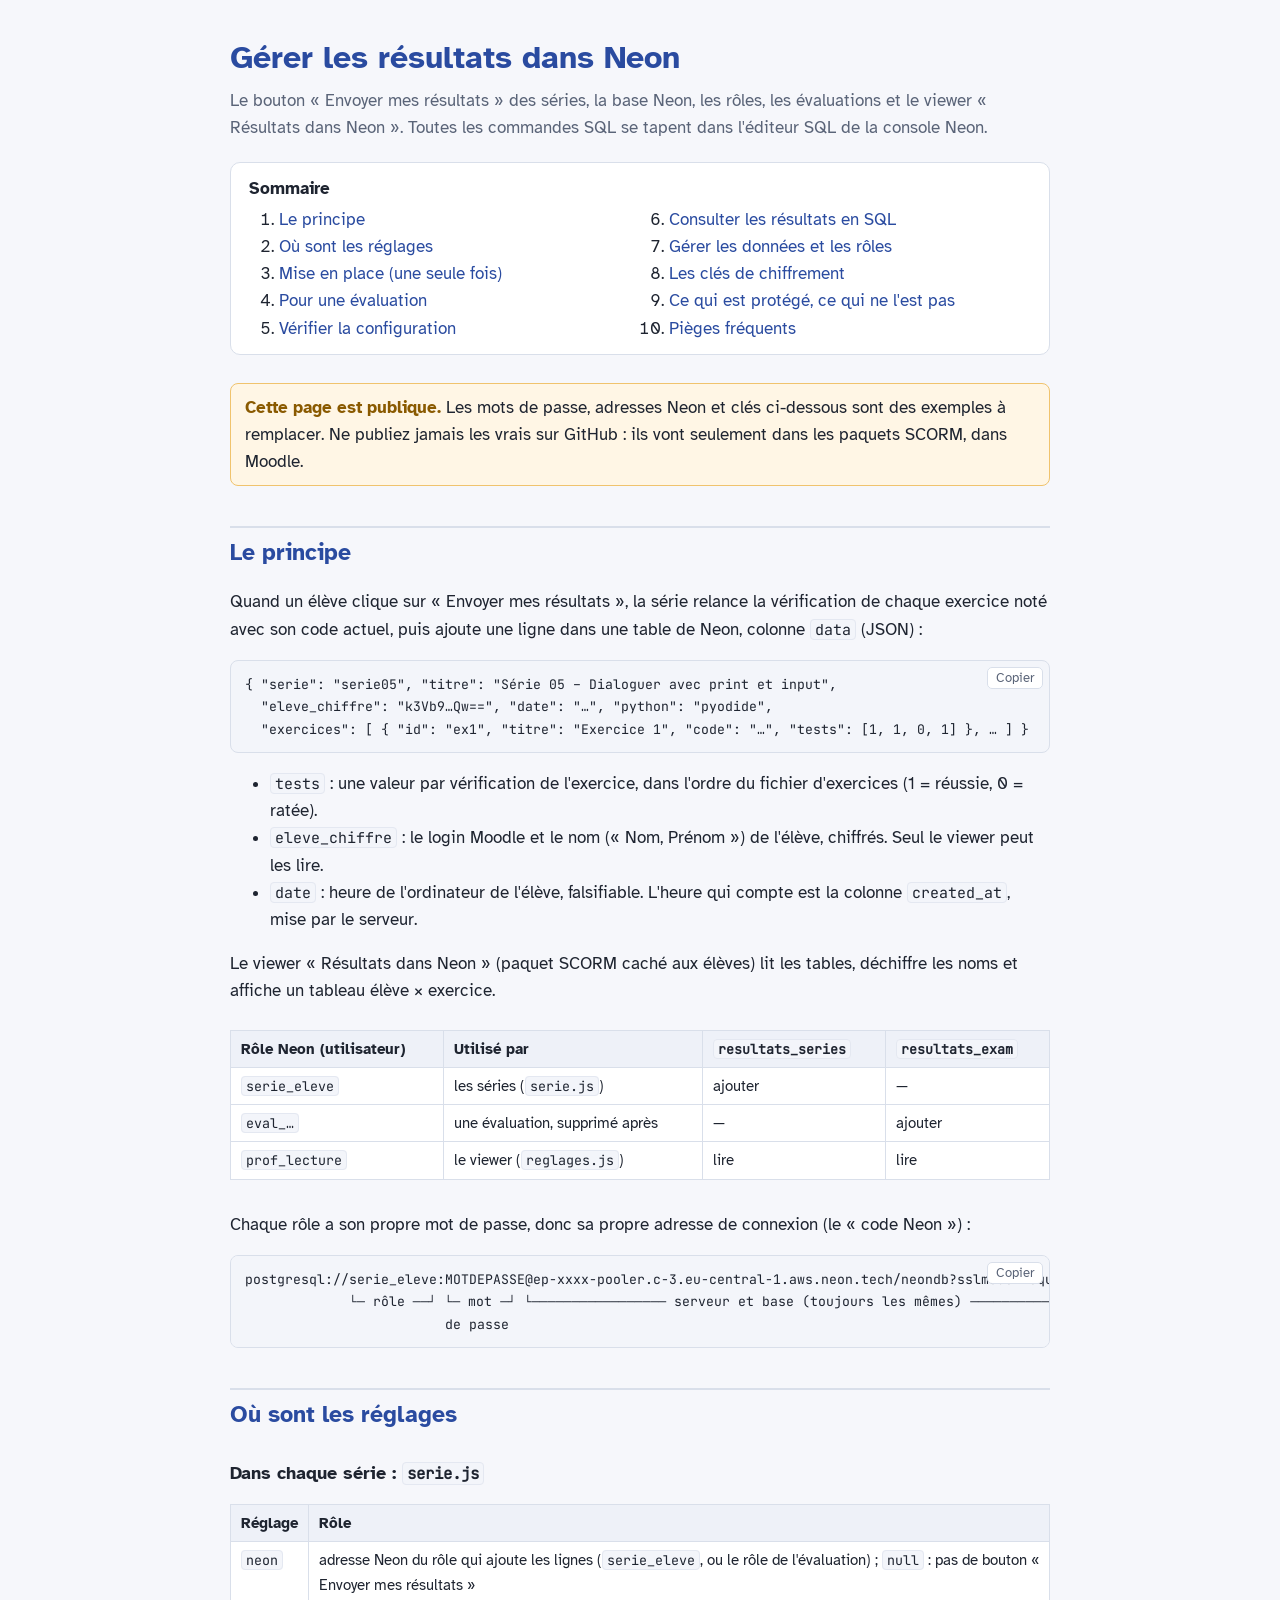
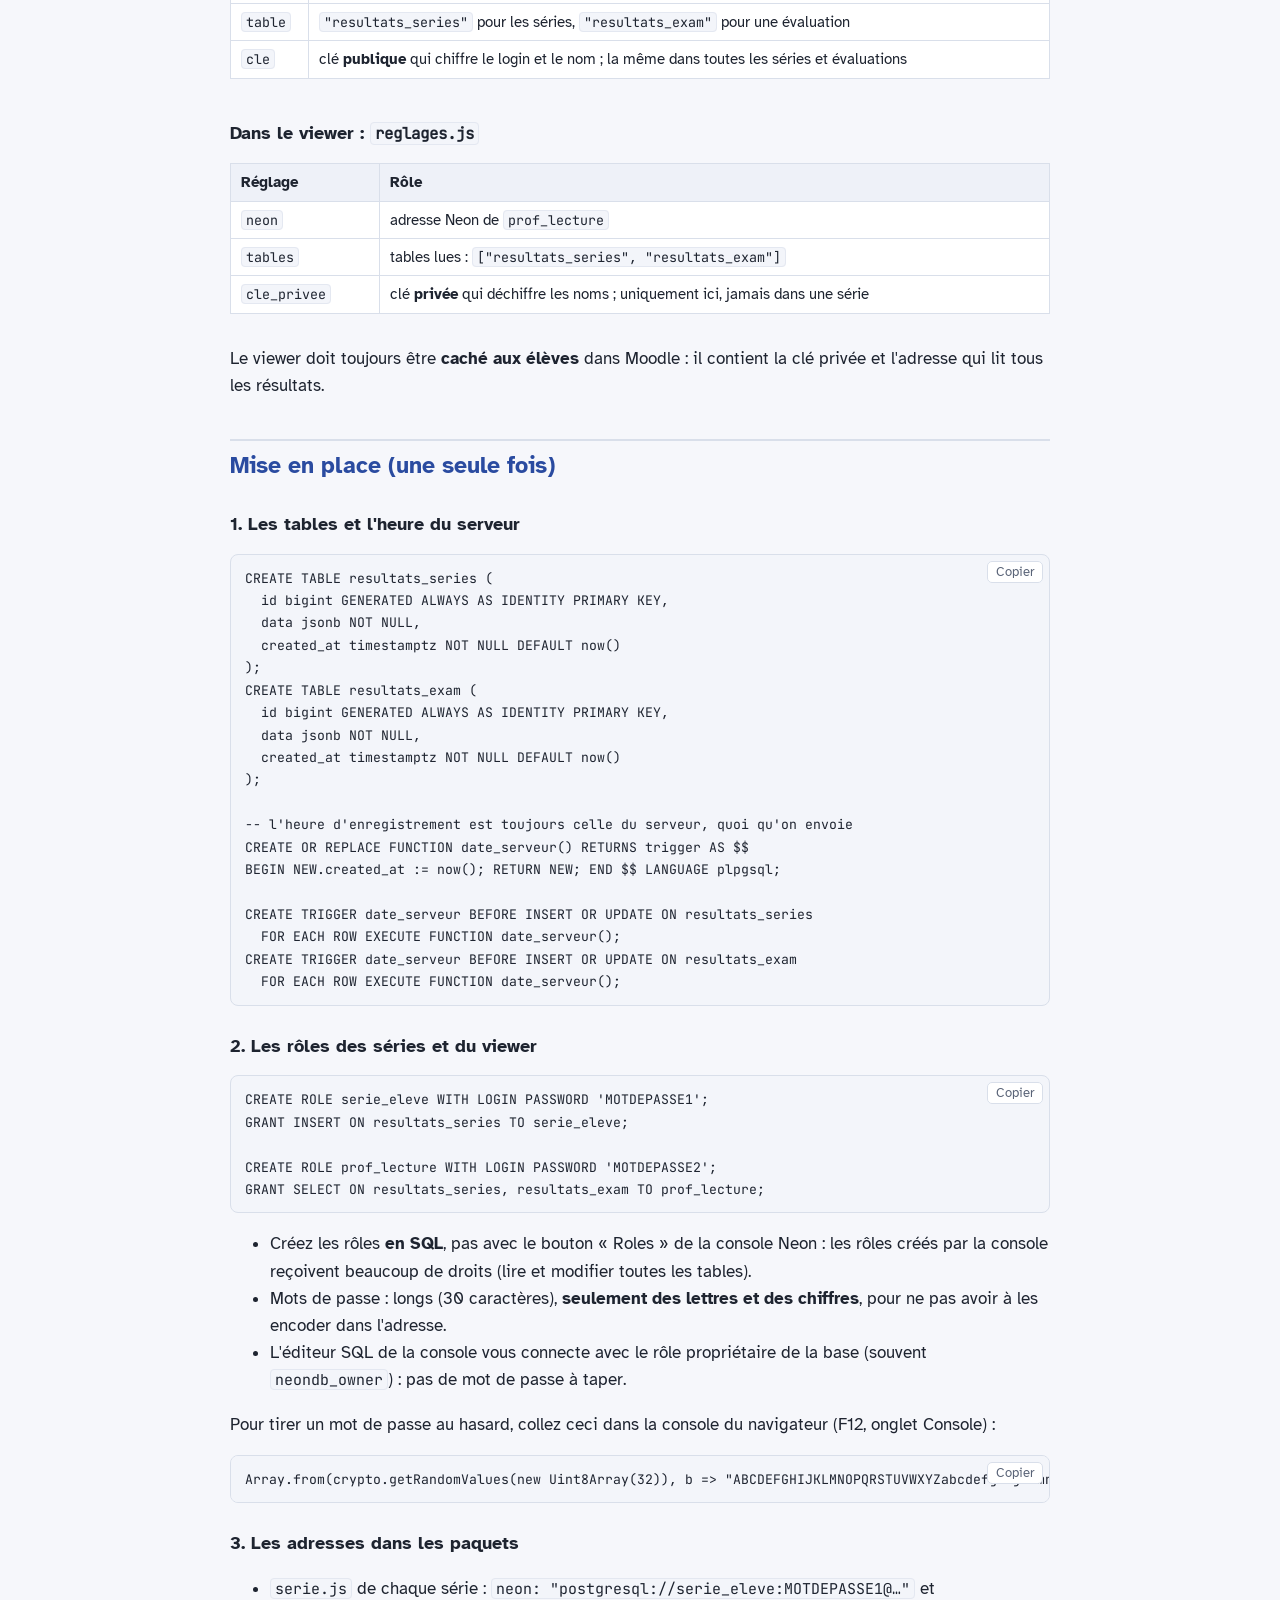
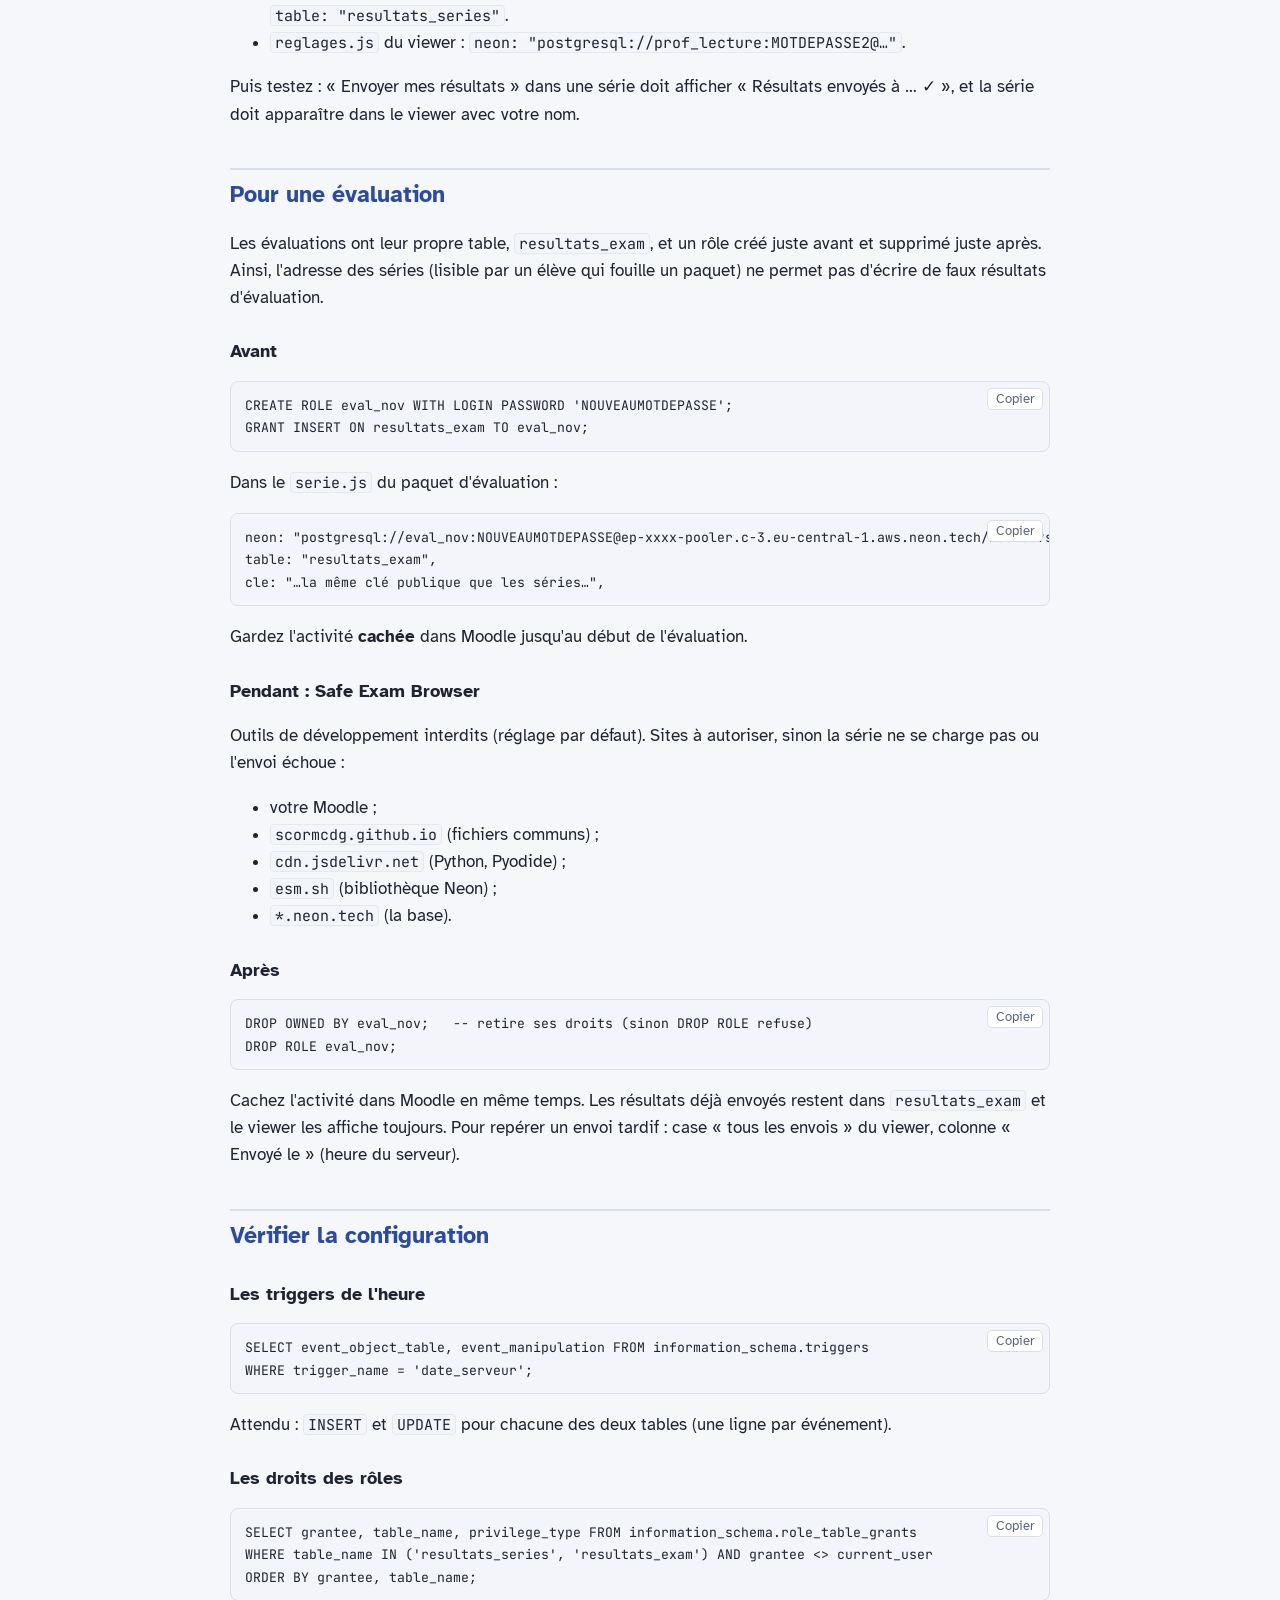
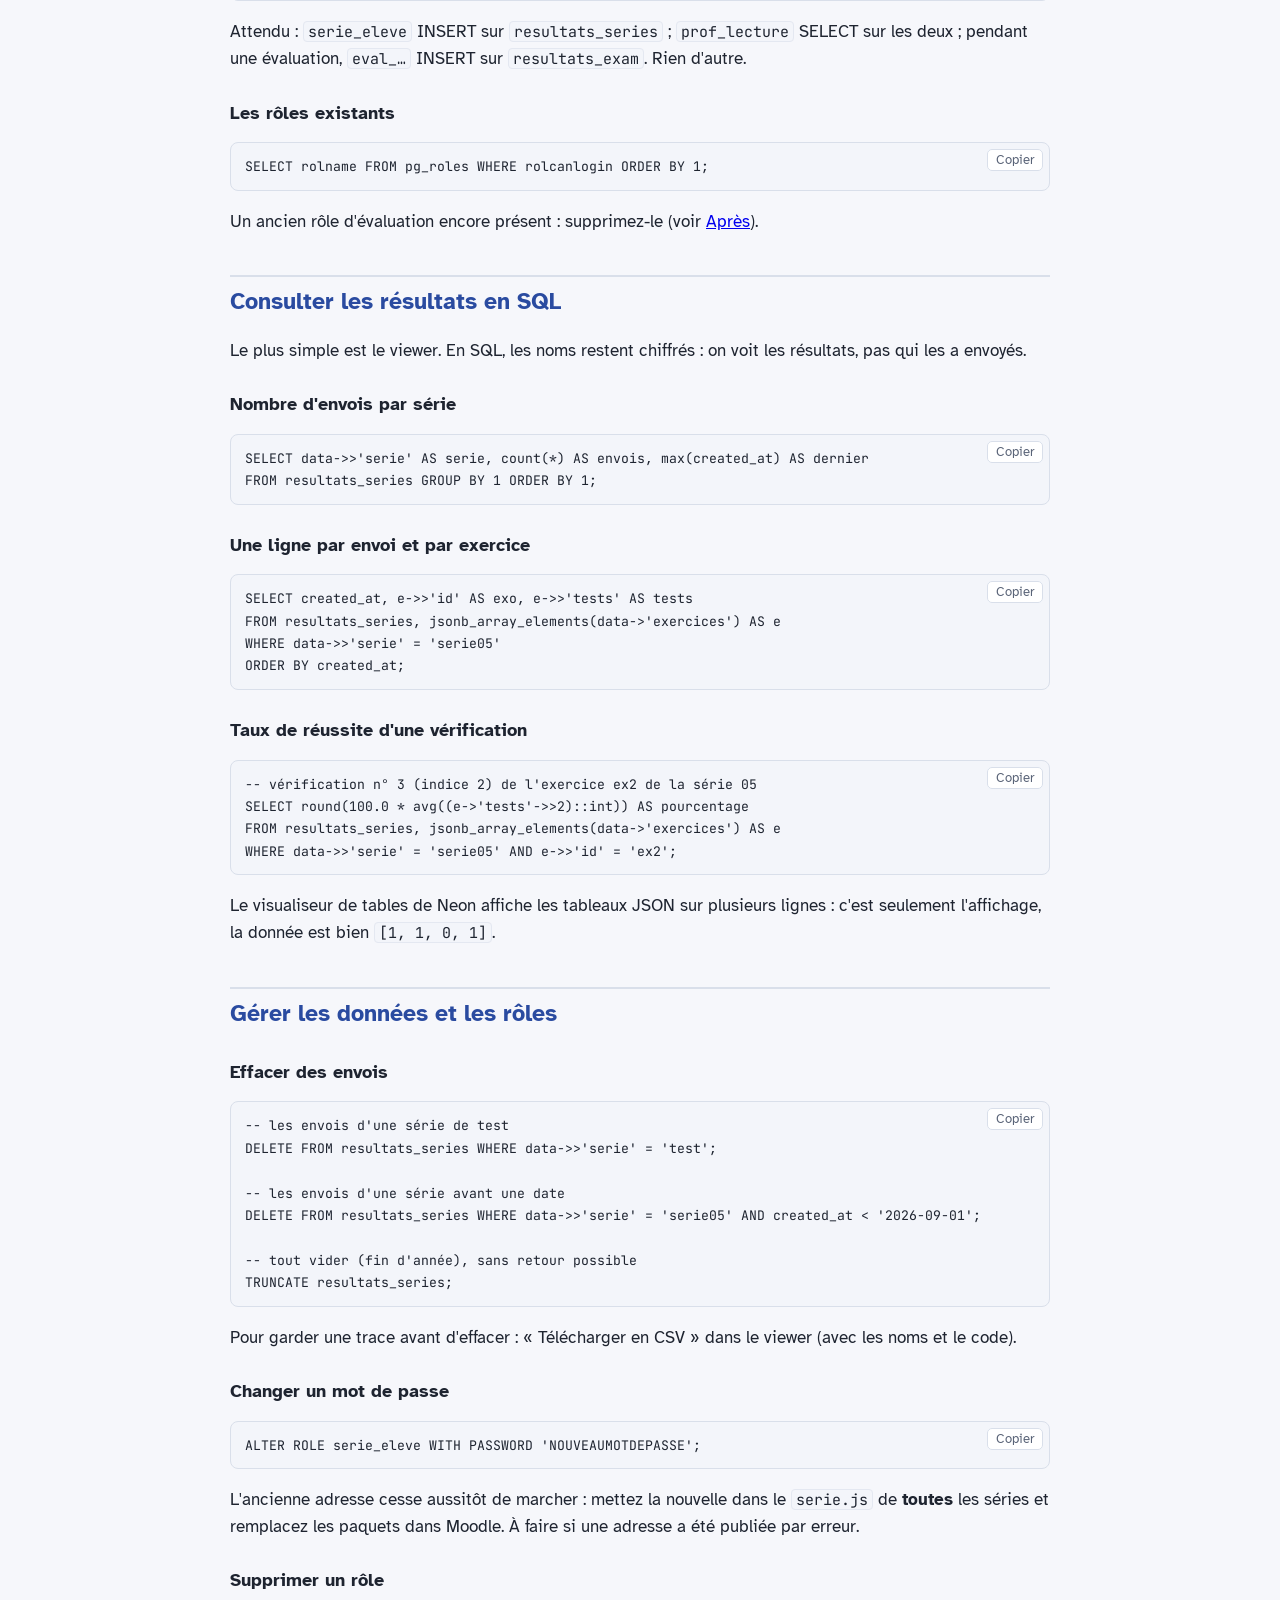
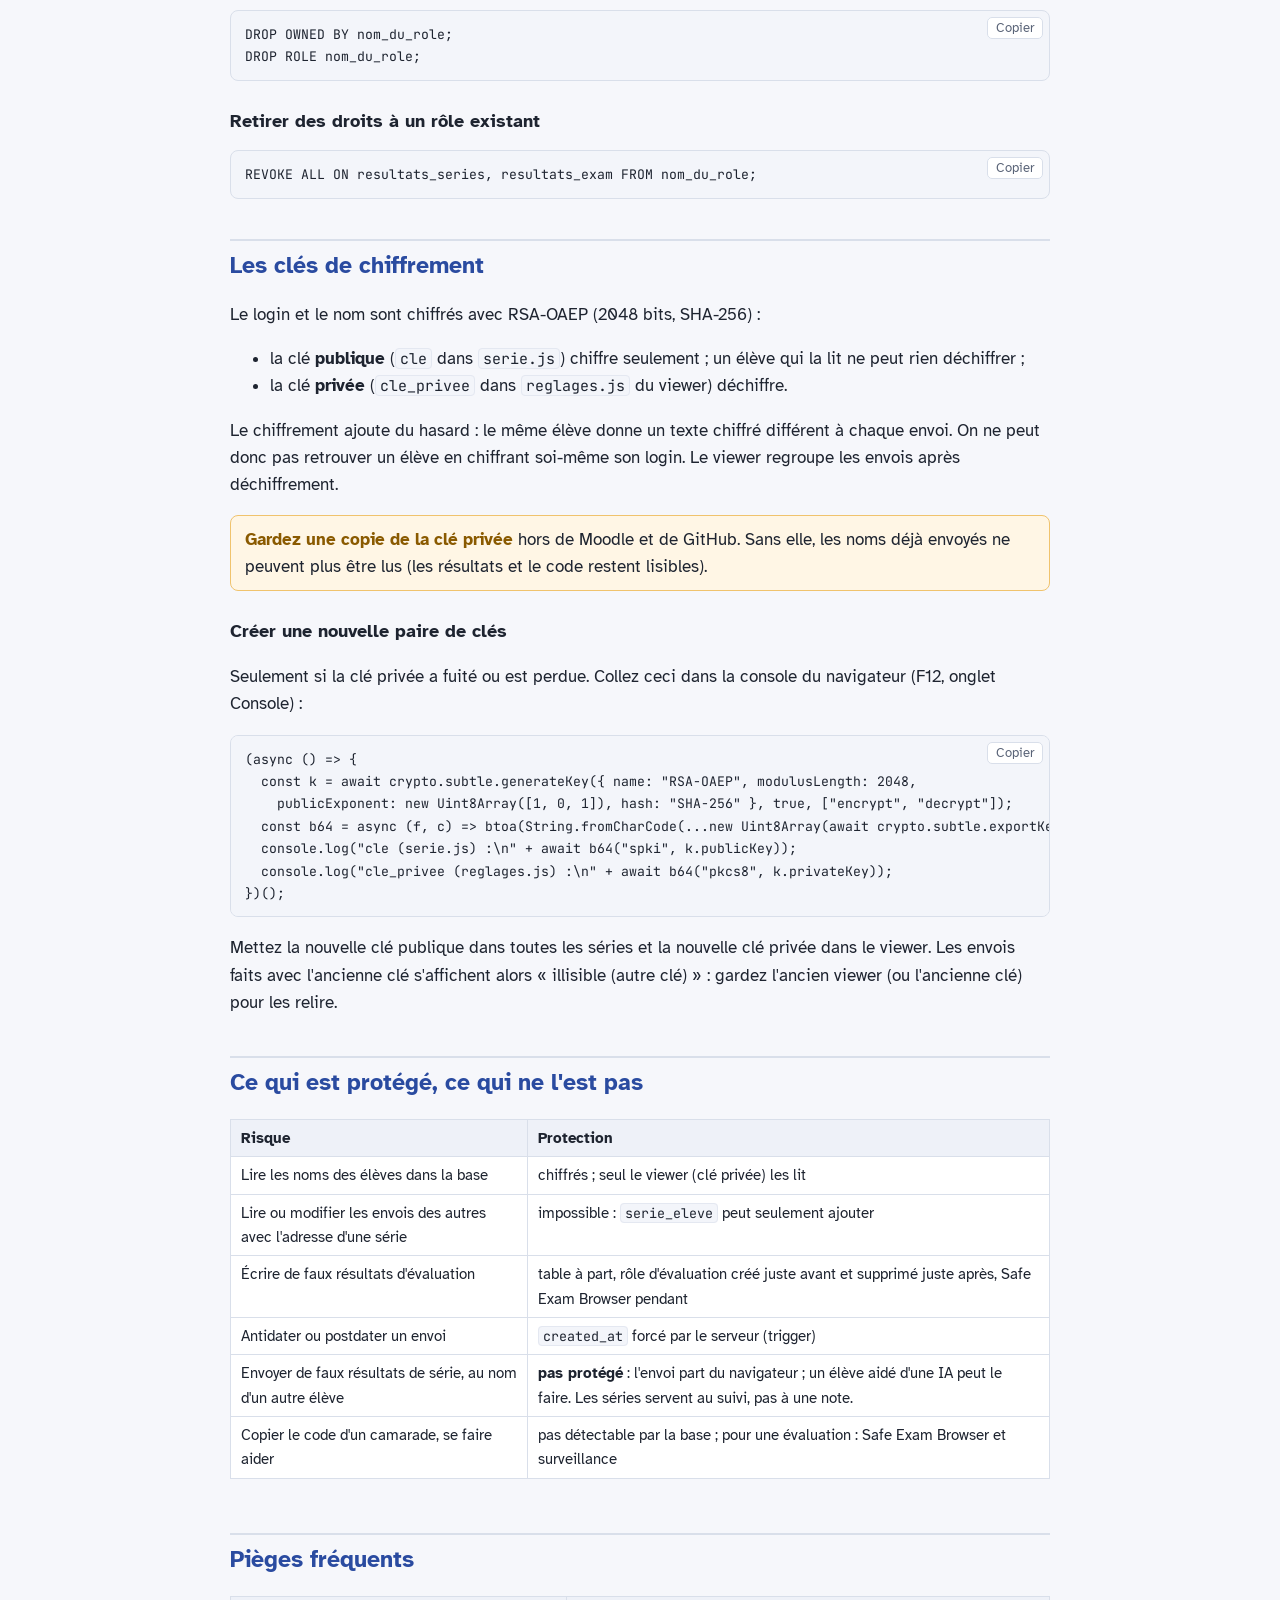
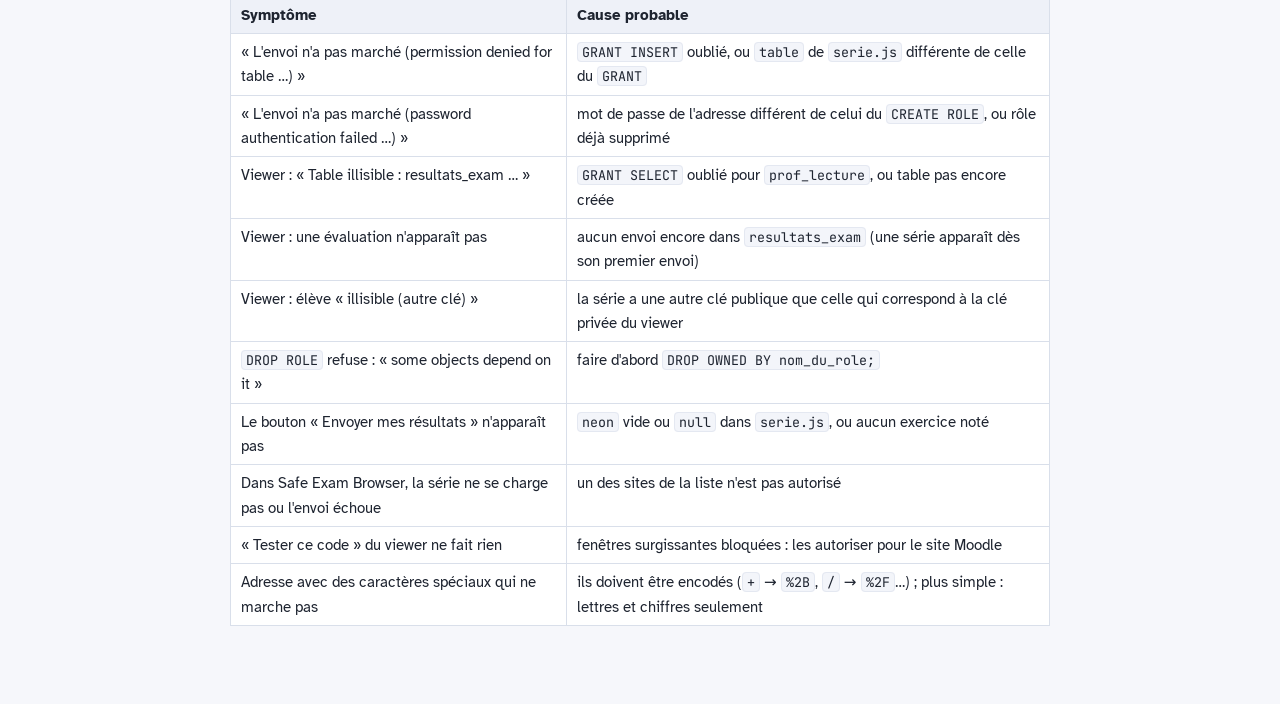
==== tutoriels/neon.html @ ce2cb780 "Tutoriel : gérer les résultats dans Neon (tables, rôles, évaluations, clés, SQL) Co-Authored-By: Cla" ====
<!DOCTYPE html>
<html lang="fr">
<head>
<meta charset="utf-8">
<meta name="viewport" content="width=device-width, initial-scale=1">
<title>Gérer les résultats dans Neon</title>
<style>
@font-face { font-family: "Atkinson Hyperlegible"; src: url("../script/v1/vendor/fonts/atkinson-hyperlegible-latin-400-normal.woff2") format("woff2"); font-weight: 400; font-display: swap; }
@font-face { font-family: "Atkinson Hyperlegible"; src: url("../script/v1/vendor/fonts/atkinson-hyperlegible-latin-700-normal.woff2") format("woff2"); font-weight: 700; font-display: swap; }
@font-face { font-family: "JetBrains Mono"; src: url("../script/v1/vendor/fonts/jetbrains-mono-latin-400-normal.woff2") format("woff2"); font-weight: 400; font-display: swap; }
:root { --fond: #f6f7fb; --papier: #ffffff; --texte: #1e2430; --doux: #5a6478; --bordure: #d9dfea; --accent: #2a4ba0; --code-fond: #f3f5fa; --mono: "JetBrains Mono", ui-monospace, Consolas, monospace; }
* { box-sizing: border-box; }
html { scroll-behavior: smooth; }
body { margin: 0; background: var(--fond); color: var(--texte); font: 17px/1.6 "Atkinson Hyperlegible", system-ui, sans-serif; }
main { max-width: 860px; margin: 0 auto; padding: 32px 20px 64px; }
h1 { font-size: 2rem; margin: 0 0 4px; color: var(--accent); }
.sous-titre { color: var(--doux); margin: 0 0 20px; }
nav.sommaire { background: var(--papier); border: 1px solid var(--bordure); border-radius: 10px; padding: 12px 18px; margin-bottom: 28px; }
nav.sommaire ol { margin: 4px 0 0; padding-left: 22px; columns: 2; column-gap: 28px; }
nav.sommaire a { color: var(--accent); text-decoration: none; }
nav.sommaire a:hover { text-decoration: underline; }
h2 { font-size: 1.45rem; margin: 40px 0 10px; padding-top: 6px; border-top: 2px solid var(--bordure); color: var(--accent); }
h3 { font-size: 1.12rem; margin: 26px 0 8px; }
code, pre { font-family: var(--mono); font-variant-ligatures: none; font-size: 0.88em; }
:not(pre) > code { background: var(--code-fond); border: 1px solid #e4e8f1; border-radius: 4px; padding: 0 4px; white-space: nowrap; }
pre { position: relative; background: var(--code-fond); border: 1px solid var(--bordure); border-radius: 8px; padding: 12px 14px; overflow-x: auto; line-height: 1.5; }
pre .copier { position: absolute; top: 6px; right: 6px; font: 13px "Atkinson Hyperlegible", sans-serif; background: #fff; border: 1px solid var(--bordure); border-radius: 5px; padding: 2px 8px; cursor: pointer; color: var(--doux); }
pre .copier:hover { color: var(--accent); border-color: var(--accent); }
.tableau { overflow-x: auto; }
table { border-collapse: collapse; width: 100%; background: var(--papier); font-size: 0.95rem; margin: 8px 0 14px; }
th, td { border: 1px solid var(--bordure); padding: 6px 10px; text-align: left; vertical-align: top; }
th { background: #eef1f8; }
.pastille { display: inline-block; width: 16px; height: 16px; border-radius: 4px; border: 1px solid rgba(0,0,0,.25); vertical-align: -3px; margin-left: 6px; }
.nuancier { display: flex; flex-wrap: wrap; gap: 8px; margin: 6px 0 10px; }
.nuancier span { display: inline-flex; align-items: center; gap: 6px; background: var(--papier); border: 1px solid var(--bordure); border-radius: 6px; padding: 3px 9px 3px 4px; font: 14px var(--mono); }
.nuancier i { display: inline-block; width: 22px; height: 22px; border-radius: 4px; border: 1px solid rgba(0,0,0,.25); }
footer { margin-top: 48px; color: var(--doux); font-size: 0.9rem; }
@media (max-width: 600px) { nav.sommaire ol { columns: 1; } body { font-size: 16px; } :not(pre) > code { white-space: normal; overflow-wrap: anywhere; } }
@media print { pre .copier, nav.sommaire { display: none; } body { background: #fff; } }
</style>
<style>
nav.sommaire ol { padding-left: 30px; }
.attention { background: #fff6e5; border: 1px solid #f0c36d; border-radius: 8px; padding: 10px 14px; margin: 12px 0; }
.attention strong:first-child { color: #8a5a00; }
</style>
</head>
<body>
<main>
<h1>Gérer les résultats dans Neon</h1>
<p class="sous-titre">Le bouton « Envoyer mes résultats » des séries, la base Neon, les rôles, les évaluations et le viewer « Résultats dans Neon ». Toutes les commandes SQL se tapent dans l'éditeur SQL de la console Neon.</p>
<nav class="sommaire"><strong>Sommaire</strong><ol>
<li><a href="#principe">Le principe</a></li>
<li><a href="#reglages">Où sont les réglages</a></li>
<li><a href="#installation">Mise en place (une seule fois)</a></li>
<li><a href="#evaluation">Pour une évaluation</a></li>
<li><a href="#verifier">Vérifier la configuration</a></li>
<li><a href="#sql">Consulter les résultats en SQL</a></li>
<li><a href="#gerer">Gérer les données et les rôles</a></li>
<li><a href="#cles">Les clés de chiffrement</a></li>
<li><a href="#securite">Ce qui est protégé, ce qui ne l'est pas</a></li>
<li><a href="#pieges">Pièges fréquents</a></li>
</ol></nav>

<div class="attention"><strong>Cette page est publique.</strong> Les mots de passe, adresses Neon et clés ci-dessous sont des exemples à remplacer. Ne publiez jamais les vrais sur GitHub : ils vont seulement dans les paquets SCORM, dans Moodle.</div>

<h2 id="principe">Le principe</h2>
<p>Quand un élève clique sur « Envoyer mes résultats », la série relance la vérification de chaque exercice noté avec son code actuel, puis ajoute une ligne dans une table de Neon, colonne <code>data</code> (JSON) :</p>
<pre><code>{ "serie": "serie05", "titre": "Série 05 – Dialoguer avec print et input",
  "eleve_chiffre": "k3Vb9…Qw==", "date": "…", "python": "pyodide",
  "exercices": [ { "id": "ex1", "titre": "Exercice 1", "code": "…", "tests": [1, 1, 0, 1] }, … ] }</code></pre>
<ul>
<li><code>tests</code> : une valeur par vérification de l'exercice, dans l'ordre du fichier d'exercices (1 = réussie, 0 = ratée).</li>
<li><code>eleve_chiffre</code> : le login Moodle et le nom (« Nom, Prénom ») de l'élève, chiffrés. Seul le viewer peut les lire.</li>
<li><code>date</code> : heure de l'ordinateur de l'élève, falsifiable. L'heure qui compte est la colonne <code>created_at</code>, mise par le serveur.</li>
</ul>
<p>Le viewer « Résultats dans Neon » (paquet SCORM caché aux élèves) lit les tables, déchiffre les noms et affiche un tableau élève × exercice.</p>
<table>
<thead><tr><th>Rôle Neon (utilisateur)</th><th>Utilisé par</th><th><code>resultats_series</code></th><th><code>resultats_exam</code></th></tr></thead>
<tbody>
<tr><td><code>serie_eleve</code></td><td>les séries (<code>serie.js</code>)</td><td>ajouter</td><td>—</td></tr>
<tr><td><code>eval_…</code></td><td>une évaluation, supprimé après</td><td>—</td><td>ajouter</td></tr>
<tr><td><code>prof_lecture</code></td><td>le viewer (<code>reglages.js</code>)</td><td>lire</td><td>lire</td></tr>
</tbody>
</table>
<p>Chaque rôle a son propre mot de passe, donc sa propre adresse de connexion (le « code Neon ») :</p>
<pre><code>postgresql://serie_eleve:MOTDEPASSE@ep-xxxx-pooler.c-3.eu-central-1.aws.neon.tech/neondb?sslmode=require&amp;channel_binding=require
             └─ rôle ──┘ └─ mot ─┘ └───────────────── serveur et base (toujours les mêmes) ─────────────────┘
                         de passe</code></pre>

<h2 id="reglages">Où sont les réglages</h2>
<h3>Dans chaque série : <code>serie.js</code></h3>
<table>
<thead><tr><th>Réglage</th><th>Rôle</th></tr></thead>
<tbody>
<tr><td><code>neon</code></td><td>adresse Neon du rôle qui ajoute les lignes (<code>serie_eleve</code>, ou le rôle de l'évaluation) ; <code>null</code> : pas de bouton « Envoyer mes résultats »</td></tr>
<tr><td><code>table</code></td><td><code>"resultats_series"</code> pour les séries, <code>"resultats_exam"</code> pour une évaluation</td></tr>
<tr><td><code>cle</code></td><td>clé <strong>publique</strong> qui chiffre le login et le nom ; la même dans toutes les séries et évaluations</td></tr>
</tbody>
</table>
<h3>Dans le viewer : <code>reglages.js</code></h3>
<table>
<thead><tr><th>Réglage</th><th>Rôle</th></tr></thead>
<tbody>
<tr><td><code>neon</code></td><td>adresse Neon de <code>prof_lecture</code></td></tr>
<tr><td><code>tables</code></td><td>tables lues : <code>["resultats_series", "resultats_exam"]</code></td></tr>
<tr><td><code>cle_privee</code></td><td>clé <strong>privée</strong> qui déchiffre les noms ; uniquement ici, jamais dans une série</td></tr>
</tbody>
</table>
<p>Le viewer doit toujours être <strong>caché aux élèves</strong> dans Moodle : il contient la clé privée et l'adresse qui lit tous les résultats.</p>

<h2 id="installation">Mise en place (une seule fois)</h2>
<h3>1. Les tables et l'heure du serveur</h3>
<pre><code>CREATE TABLE resultats_series (
  id bigint GENERATED ALWAYS AS IDENTITY PRIMARY KEY,
  data jsonb NOT NULL,
  created_at timestamptz NOT NULL DEFAULT now()
);
CREATE TABLE resultats_exam (
  id bigint GENERATED ALWAYS AS IDENTITY PRIMARY KEY,
  data jsonb NOT NULL,
  created_at timestamptz NOT NULL DEFAULT now()
);

-- l'heure d'enregistrement est toujours celle du serveur, quoi qu'on envoie
CREATE OR REPLACE FUNCTION date_serveur() RETURNS trigger AS $$
BEGIN NEW.created_at := now(); RETURN NEW; END $$ LANGUAGE plpgsql;

CREATE TRIGGER date_serveur BEFORE INSERT OR UPDATE ON resultats_series
  FOR EACH ROW EXECUTE FUNCTION date_serveur();
CREATE TRIGGER date_serveur BEFORE INSERT OR UPDATE ON resultats_exam
  FOR EACH ROW EXECUTE FUNCTION date_serveur();</code></pre>
<h3>2. Les rôles des séries et du viewer</h3>
<pre><code>CREATE ROLE serie_eleve WITH LOGIN PASSWORD 'MOTDEPASSE1';
GRANT INSERT ON resultats_series TO serie_eleve;

CREATE ROLE prof_lecture WITH LOGIN PASSWORD 'MOTDEPASSE2';
GRANT SELECT ON resultats_series, resultats_exam TO prof_lecture;</code></pre>
<ul>
<li>Créez les rôles <strong>en SQL</strong>, pas avec le bouton « Roles » de la console Neon : les rôles créés par la console reçoivent beaucoup de droits (lire et modifier toutes les tables).</li>
<li>Mots de passe : longs (30 caractères), <strong>seulement des lettres et des chiffres</strong>, pour ne pas avoir à les encoder dans l'adresse.</li>
<li>L'éditeur SQL de la console vous connecte avec le rôle propriétaire de la base (souvent <code>neondb_owner</code>) : pas de mot de passe à taper.</li>
</ul>
<p>Pour tirer un mot de passe au hasard, collez ceci dans la console du navigateur (F12, onglet Console) :</p>
<pre><code>Array.from(crypto.getRandomValues(new Uint8Array(32)), b =&gt; "ABCDEFGHIJKLMNOPQRSTUVWXYZabcdefghijklmnopqrstuvwxyz0123456789"[b % 62]).join("")</code></pre>
<h3>3. Les adresses dans les paquets</h3>
<ul>
<li><code>serie.js</code> de chaque série : <code>neon: "postgresql://serie_eleve:MOTDEPASSE1@…"</code> et <code>table: "resultats_series"</code>.</li>
<li><code>reglages.js</code> du viewer : <code>neon: "postgresql://prof_lecture:MOTDEPASSE2@…"</code>.</li>
</ul>
<p>Puis testez : « Envoyer mes résultats » dans une série doit afficher « Résultats envoyés à … ✓ », et la série doit apparaître dans le viewer avec votre nom.</p>

<h2 id="evaluation">Pour une évaluation</h2>
<p>Les évaluations ont leur propre table, <code>resultats_exam</code>, et un rôle créé juste avant et supprimé juste après. Ainsi, l'adresse des séries (lisible par un élève qui fouille un paquet) ne permet pas d'écrire de faux résultats d'évaluation.</p>
<h3>Avant</h3>
<pre><code>CREATE ROLE eval_nov WITH LOGIN PASSWORD 'NOUVEAUMOTDEPASSE';
GRANT INSERT ON resultats_exam TO eval_nov;</code></pre>
<p>Dans le <code>serie.js</code> du paquet d'évaluation :</p>
<pre><code>neon: "postgresql://eval_nov:NOUVEAUMOTDEPASSE@ep-xxxx-pooler.c-3.eu-central-1.aws.neon.tech/neondb?sslmode=require&amp;channel_binding=require",
table: "resultats_exam",
cle: "…la même clé publique que les séries…",</code></pre>
<p>Gardez l'activité <strong>cachée</strong> dans Moodle jusqu'au début de l'évaluation.</p>
<h3>Pendant : Safe Exam Browser</h3>
<p>Outils de développement interdits (réglage par défaut). Sites à autoriser, sinon la série ne se charge pas ou l'envoi échoue :</p>
<ul>
<li>votre Moodle ;</li>
<li><code>scormcdg.github.io</code> (fichiers communs) ;</li>
<li><code>cdn.jsdelivr.net</code> (Python, Pyodide) ;</li>
<li><code>esm.sh</code> (bibliothèque Neon) ;</li>
<li><code>*.neon.tech</code> (la base).</li>
</ul>
<h3>Après</h3>
<pre><code>DROP OWNED BY eval_nov;   -- retire ses droits (sinon DROP ROLE refuse)
DROP ROLE eval_nov;</code></pre>
<p>Cachez l'activité dans Moodle en même temps. Les résultats déjà envoyés restent dans <code>resultats_exam</code> et le viewer les affiche toujours. Pour repérer un envoi tardif : case « tous les envois » du viewer, colonne « Envoyé le » (heure du serveur).</p>

<h2 id="verifier">Vérifier la configuration</h2>
<h3>Les triggers de l'heure</h3>
<pre><code>SELECT event_object_table, event_manipulation FROM information_schema.triggers
WHERE trigger_name = 'date_serveur';</code></pre>
<p>Attendu : <code>INSERT</code> et <code>UPDATE</code> pour chacune des deux tables (une ligne par événement).</p>
<h3>Les droits des rôles</h3>
<pre><code>SELECT grantee, table_name, privilege_type FROM information_schema.role_table_grants
WHERE table_name IN ('resultats_series', 'resultats_exam') AND grantee &lt;&gt; current_user
ORDER BY grantee, table_name;</code></pre>
<p>Attendu : <code>serie_eleve</code> INSERT sur <code>resultats_series</code> ; <code>prof_lecture</code> SELECT sur les deux ; pendant une évaluation, <code>eval_…</code> INSERT sur <code>resultats_exam</code>. Rien d'autre.</p>
<h3>Les rôles existants</h3>
<pre><code>SELECT rolname FROM pg_roles WHERE rolcanlogin ORDER BY 1;</code></pre>
<p>Un ancien rôle d'évaluation encore présent : supprimez-le (voir <a href="#evaluation">Après</a>).</p>

<h2 id="sql">Consulter les résultats en SQL</h2>
<p>Le plus simple est le viewer. En SQL, les noms restent chiffrés : on voit les résultats, pas qui les a envoyés.</p>
<h3>Nombre d'envois par série</h3>
<pre><code>SELECT data-&gt;&gt;'serie' AS serie, count(*) AS envois, max(created_at) AS dernier
FROM resultats_series GROUP BY 1 ORDER BY 1;</code></pre>
<h3>Une ligne par envoi et par exercice</h3>
<pre><code>SELECT created_at, e-&gt;&gt;'id' AS exo, e-&gt;&gt;'tests' AS tests
FROM resultats_series, jsonb_array_elements(data-&gt;'exercices') AS e
WHERE data-&gt;&gt;'serie' = 'serie05'
ORDER BY created_at;</code></pre>
<h3>Taux de réussite d'une vérification</h3>
<pre><code>-- vérification n° 3 (indice 2) de l'exercice ex2 de la série 05
SELECT round(100.0 * avg((e-&gt;'tests'-&gt;&gt;2)::int)) AS pourcentage
FROM resultats_series, jsonb_array_elements(data-&gt;'exercices') AS e
WHERE data-&gt;&gt;'serie' = 'serie05' AND e-&gt;&gt;'id' = 'ex2';</code></pre>
<p>Le visualiseur de tables de Neon affiche les tableaux JSON sur plusieurs lignes : c'est seulement l'affichage, la donnée est bien <code>[1, 1, 0, 1]</code>.</p>

<h2 id="gerer">Gérer les données et les rôles</h2>
<h3>Effacer des envois</h3>
<pre><code>-- les envois d'une série de test
DELETE FROM resultats_series WHERE data-&gt;&gt;'serie' = 'test';

-- les envois d'une série avant une date
DELETE FROM resultats_series WHERE data-&gt;&gt;'serie' = 'serie05' AND created_at &lt; '2026-09-01';

-- tout vider (fin d'année), sans retour possible
TRUNCATE resultats_series;</code></pre>
<p>Pour garder une trace avant d'effacer : « Télécharger en CSV » dans le viewer (avec les noms et le code).</p>
<h3>Changer un mot de passe</h3>
<pre><code>ALTER ROLE serie_eleve WITH PASSWORD 'NOUVEAUMOTDEPASSE';</code></pre>
<p>L'ancienne adresse cesse aussitôt de marcher : mettez la nouvelle dans le <code>serie.js</code> de <strong>toutes</strong> les séries et remplacez les paquets dans Moodle. À faire si une adresse a été publiée par erreur.</p>
<h3>Supprimer un rôle</h3>
<pre><code>DROP OWNED BY nom_du_role;
DROP ROLE nom_du_role;</code></pre>
<h3>Retirer des droits à un rôle existant</h3>
<pre><code>REVOKE ALL ON resultats_series, resultats_exam FROM nom_du_role;</code></pre>

<h2 id="cles">Les clés de chiffrement</h2>
<p>Le login et le nom sont chiffrés avec RSA-OAEP (2048 bits, SHA-256) :</p>
<ul>
<li>la clé <strong>publique</strong> (<code>cle</code> dans <code>serie.js</code>) chiffre seulement ; un élève qui la lit ne peut rien déchiffrer ;</li>
<li>la clé <strong>privée</strong> (<code>cle_privee</code> dans <code>reglages.js</code> du viewer) déchiffre.</li>
</ul>
<p>Le chiffrement ajoute du hasard : le même élève donne un texte chiffré différent à chaque envoi. On ne peut donc pas retrouver un élève en chiffrant soi-même son login. Le viewer regroupe les envois après déchiffrement.</p>
<div class="attention"><strong>Gardez une copie de la clé privée</strong> hors de Moodle et de GitHub. Sans elle, les noms déjà envoyés ne peuvent plus être lus (les résultats et le code restent lisibles).</div>
<h3>Créer une nouvelle paire de clés</h3>
<p>Seulement si la clé privée a fuité ou est perdue. Collez ceci dans la console du navigateur (F12, onglet Console) :</p>
<pre><code>(async () =&gt; {
  const k = await crypto.subtle.generateKey({ name: "RSA-OAEP", modulusLength: 2048,
    publicExponent: new Uint8Array([1, 0, 1]), hash: "SHA-256" }, true, ["encrypt", "decrypt"]);
  const b64 = async (f, c) =&gt; btoa(String.fromCharCode(...new Uint8Array(await crypto.subtle.exportKey(f, c))));
  console.log("cle (serie.js) :\n" + await b64("spki", k.publicKey));
  console.log("cle_privee (reglages.js) :\n" + await b64("pkcs8", k.privateKey));
})();</code></pre>
<p>Mettez la nouvelle clé publique dans toutes les séries et la nouvelle clé privée dans le viewer. Les envois faits avec l'ancienne clé s'affichent alors « illisible (autre clé) » : gardez l'ancien viewer (ou l'ancienne clé) pour les relire.</p>

<h2 id="securite">Ce qui est protégé, ce qui ne l'est pas</h2>
<table>
<thead><tr><th>Risque</th><th>Protection</th></tr></thead>
<tbody>
<tr><td>Lire les noms des élèves dans la base</td><td>chiffrés ; seul le viewer (clé privée) les lit</td></tr>
<tr><td>Lire ou modifier les envois des autres avec l'adresse d'une série</td><td>impossible : <code>serie_eleve</code> peut seulement ajouter</td></tr>
<tr><td>Écrire de faux résultats d'évaluation</td><td>table à part, rôle d'évaluation créé juste avant et supprimé juste après, Safe Exam Browser pendant</td></tr>
<tr><td>Antidater ou postdater un envoi</td><td><code>created_at</code> forcé par le serveur (trigger)</td></tr>
<tr><td>Envoyer de faux résultats de série, au nom d'un autre élève</td><td><strong>pas protégé</strong> : l'envoi part du navigateur ; un élève aidé d'une IA peut le faire. Les séries servent au suivi, pas à une note.</td></tr>
<tr><td>Copier le code d'un camarade, se faire aider</td><td>pas détectable par la base ; pour une évaluation : Safe Exam Browser et surveillance</td></tr>
</tbody>
</table>

<h2 id="pieges">Pièges fréquents</h2>
<table>
<thead><tr><th>Symptôme</th><th>Cause probable</th></tr></thead>
<tbody>
<tr><td>« L'envoi n'a pas marché (permission denied for table …) »</td><td><code>GRANT INSERT</code> oublié, ou <code>table</code> de <code>serie.js</code> différente de celle du <code>GRANT</code></td></tr>
<tr><td>« L'envoi n'a pas marché (password authentication failed …) »</td><td>mot de passe de l'adresse différent de celui du <code>CREATE ROLE</code>, ou rôle déjà supprimé</td></tr>
<tr><td>Viewer : « Table illisible : resultats_exam … »</td><td><code>GRANT SELECT</code> oublié pour <code>prof_lecture</code>, ou table pas encore créée</td></tr>
<tr><td>Viewer : une évaluation n'apparaît pas</td><td>aucun envoi encore dans <code>resultats_exam</code> (une série apparaît dès son premier envoi)</td></tr>
<tr><td>Viewer : élève « illisible (autre clé) »</td><td>la série a une autre clé publique que celle qui correspond à la clé privée du viewer</td></tr>
<tr><td><code>DROP ROLE</code> refuse : « some objects depend on it »</td><td>faire d'abord <code>DROP OWNED BY nom_du_role;</code></td></tr>
<tr><td>Le bouton « Envoyer mes résultats » n'apparaît pas</td><td><code>neon</code> vide ou <code>null</code> dans <code>serie.js</code>, ou aucun exercice noté</td></tr>
<tr><td>Dans Safe Exam Browser, la série ne se charge pas ou l'envoi échoue</td><td>un des sites de la liste n'est pas autorisé</td></tr>
<tr><td>« Tester ce code » du viewer ne fait rien</td><td>fenêtres surgissantes bloquées : les autoriser pour le site Moodle</td></tr>
<tr><td>Adresse avec des caractères spéciaux qui ne marche pas</td><td>ils doivent être encodés (<code>+</code> → <code>%2B</code>, <code>/</code> → <code>%2F</code>…) ; plus simple : lettres et chiffres seulement</td></tr>
</tbody>
</table>
</main>
<script>
document.querySelectorAll("table").forEach(function (t) { var d = document.createElement("div"); d.className = "tableau"; t.parentNode.insertBefore(d, t); d.appendChild(t); });
document.querySelectorAll("pre").forEach(function (pre) {
  var b = document.createElement("button"); b.className = "copier"; b.type = "button"; b.textContent = "Copier";
  b.onclick = function () {
    var texte = pre.querySelector("code").innerText;
    var ok = function () { b.textContent = "Copié !"; setTimeout(function () { b.textContent = "Copier"; }, 1500); };
    if (navigator.clipboard) navigator.clipboard.writeText(texte).then(ok, function () {});
  };
  pre.appendChild(b);
});
</script>
</body>
</html>
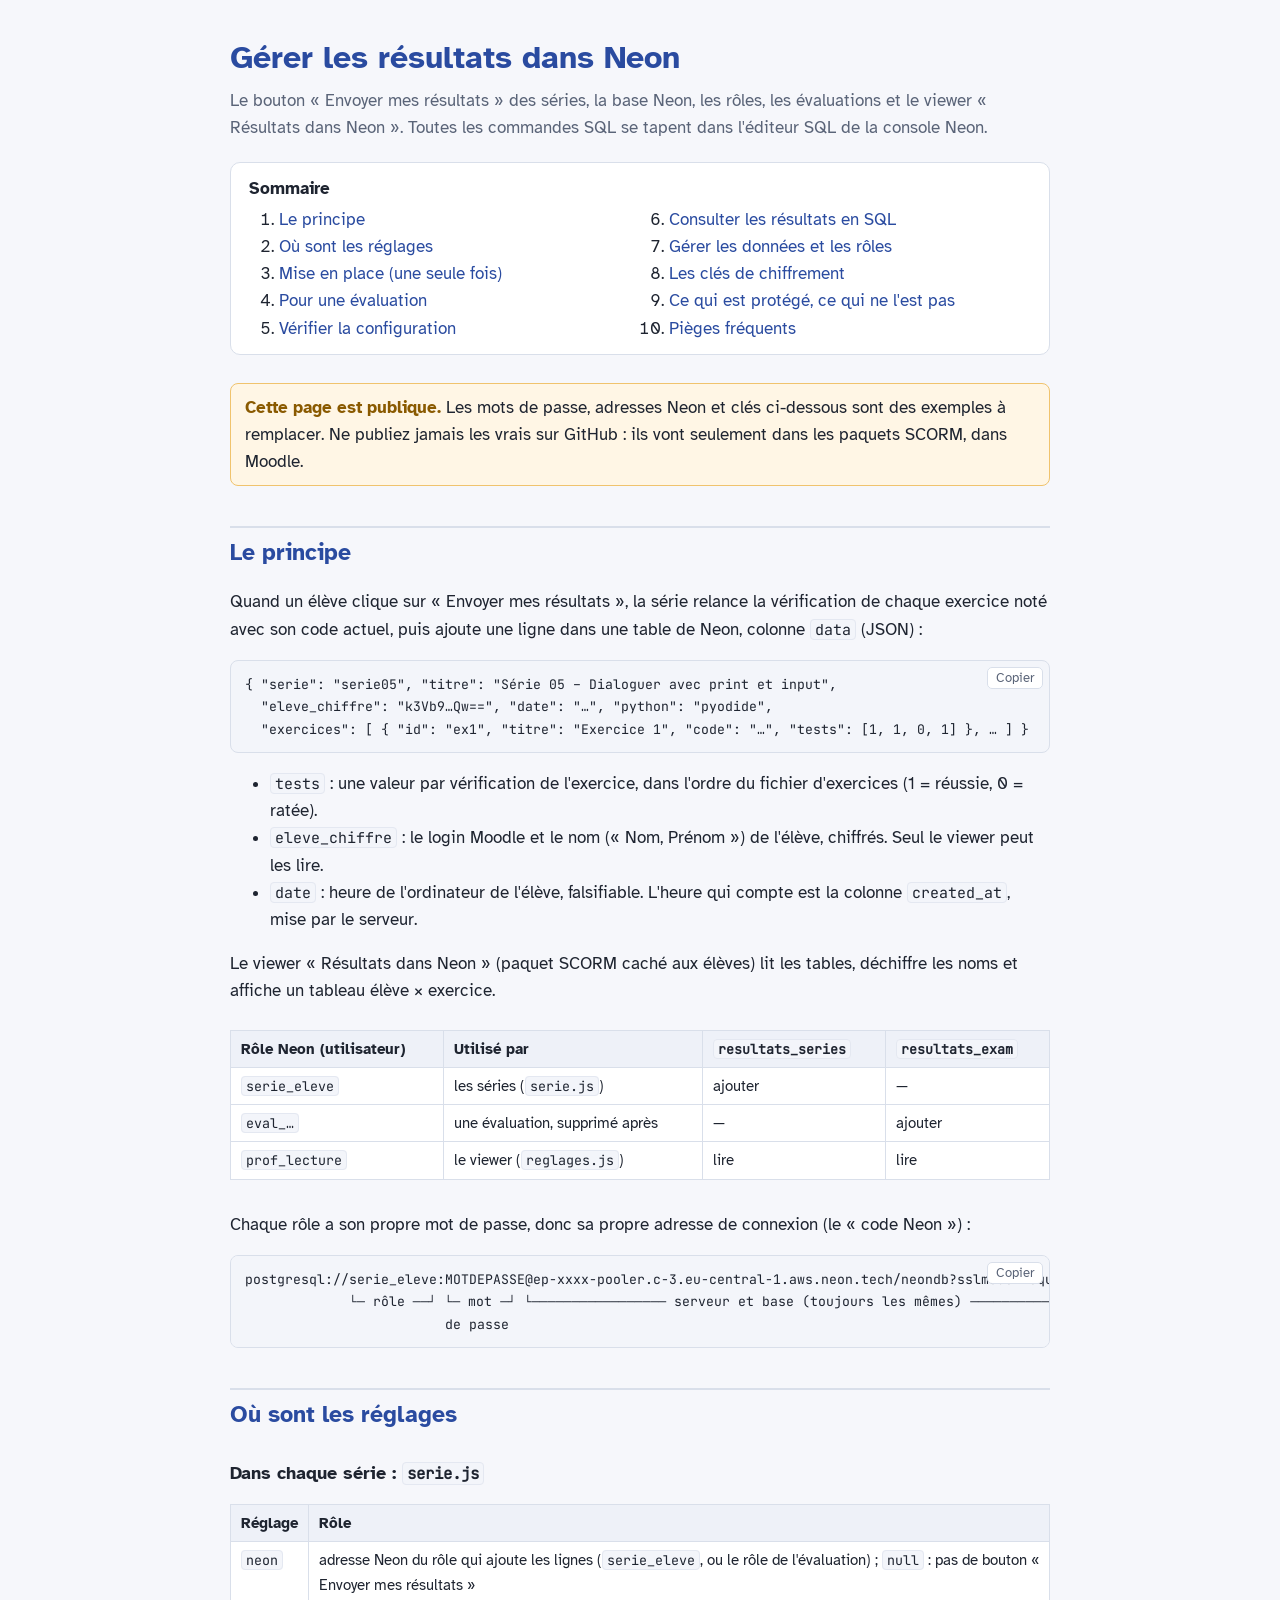
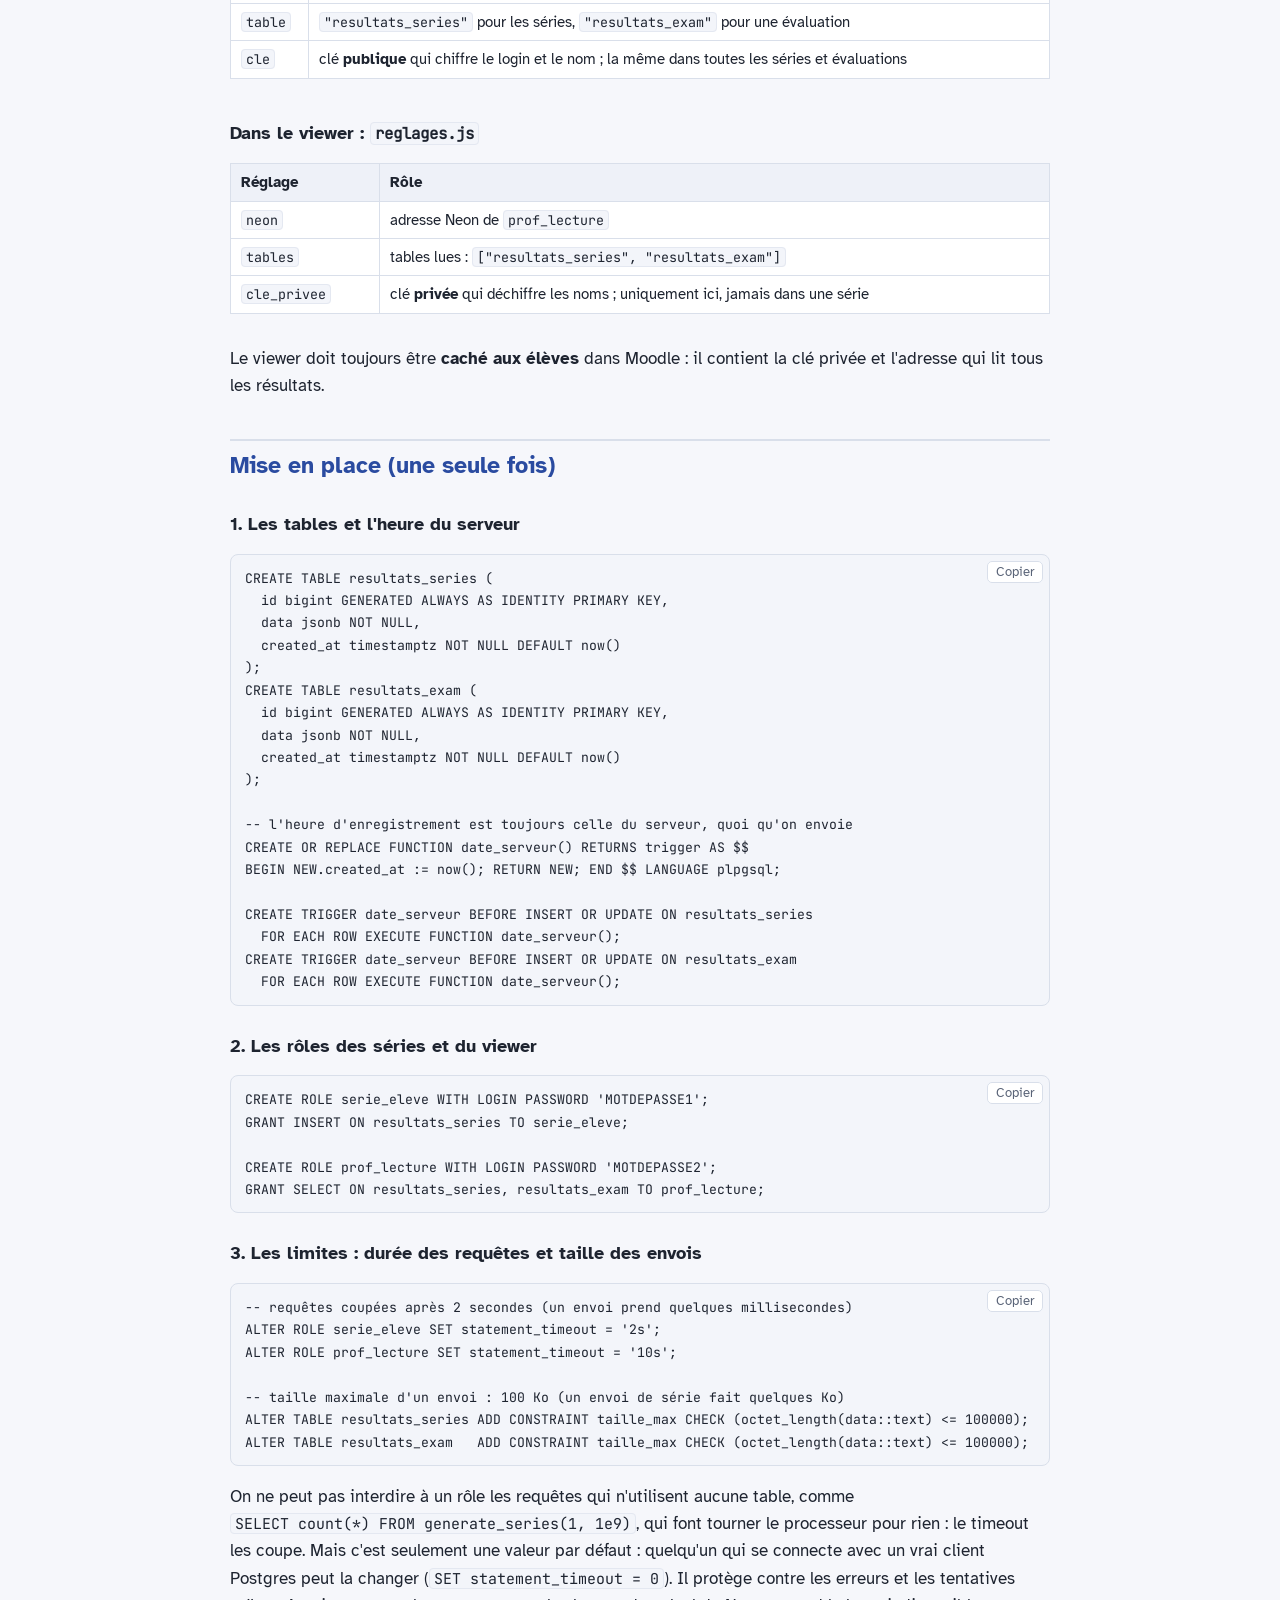
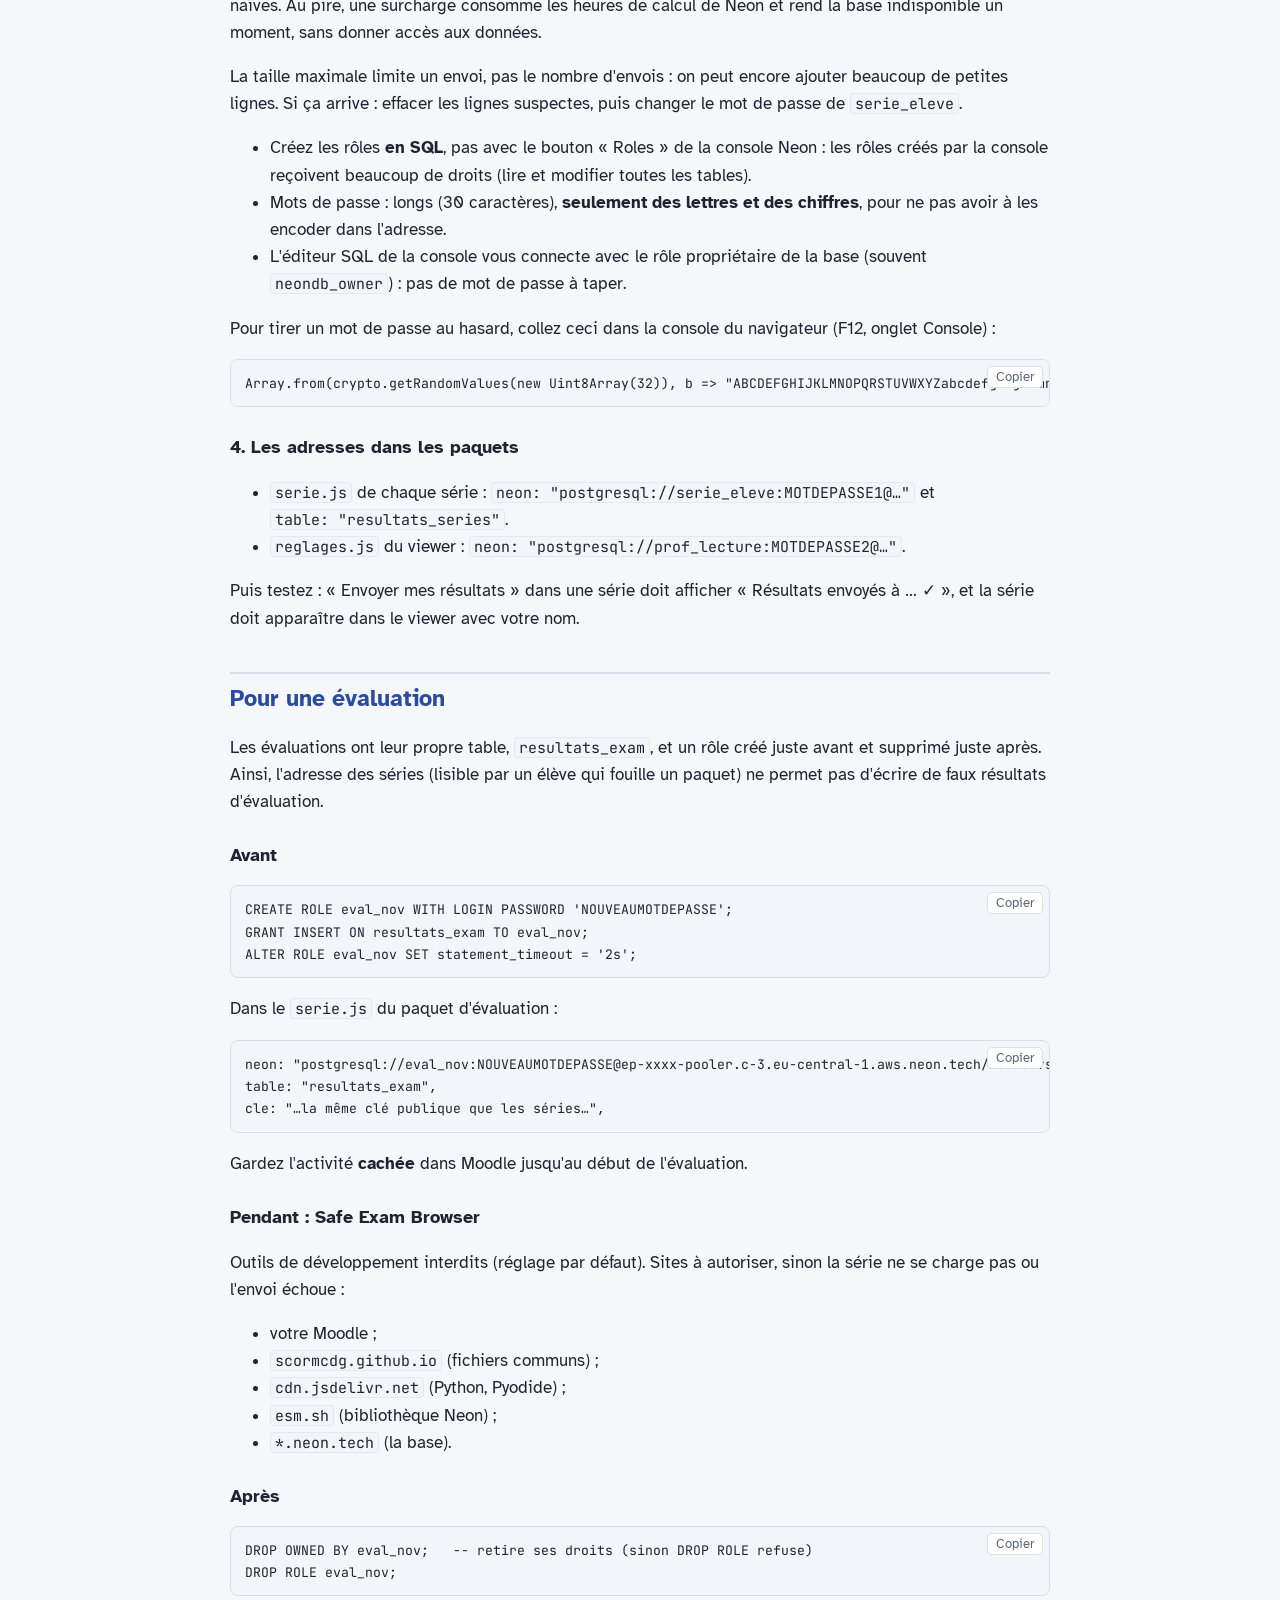
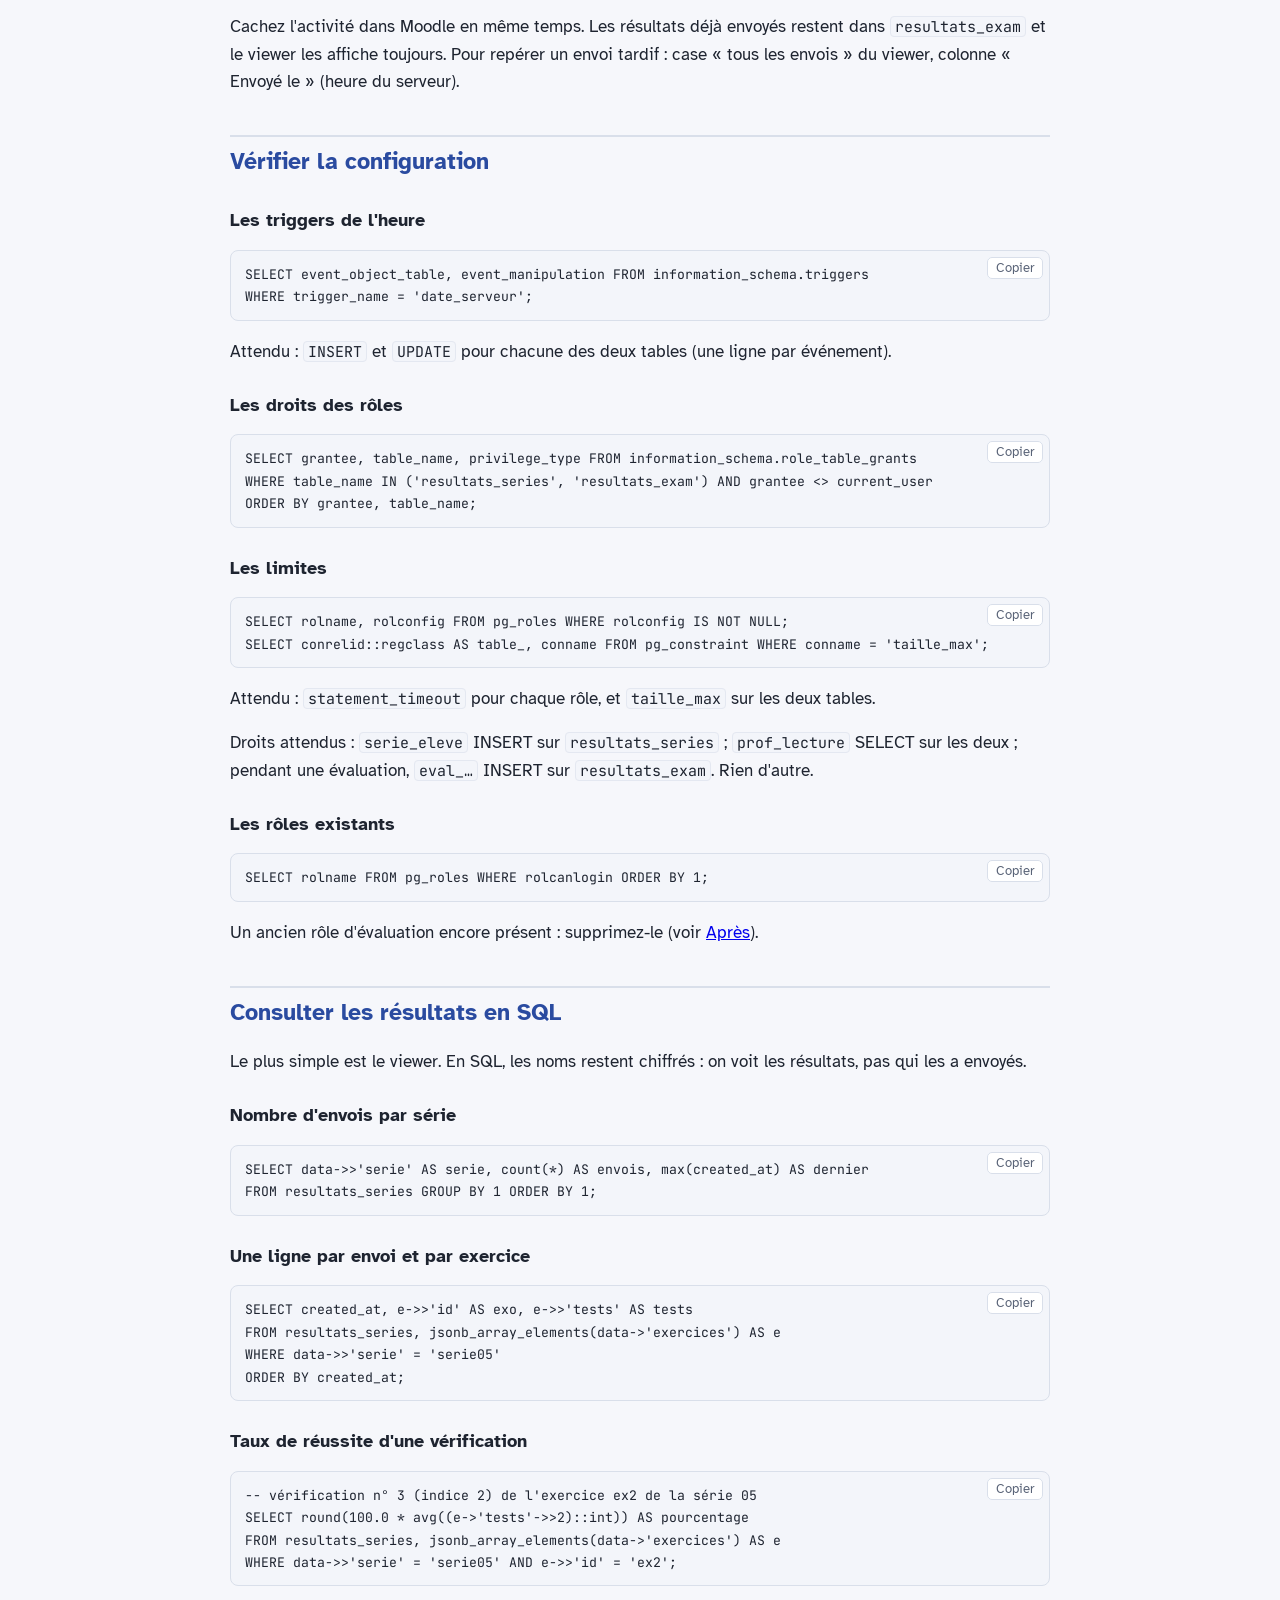
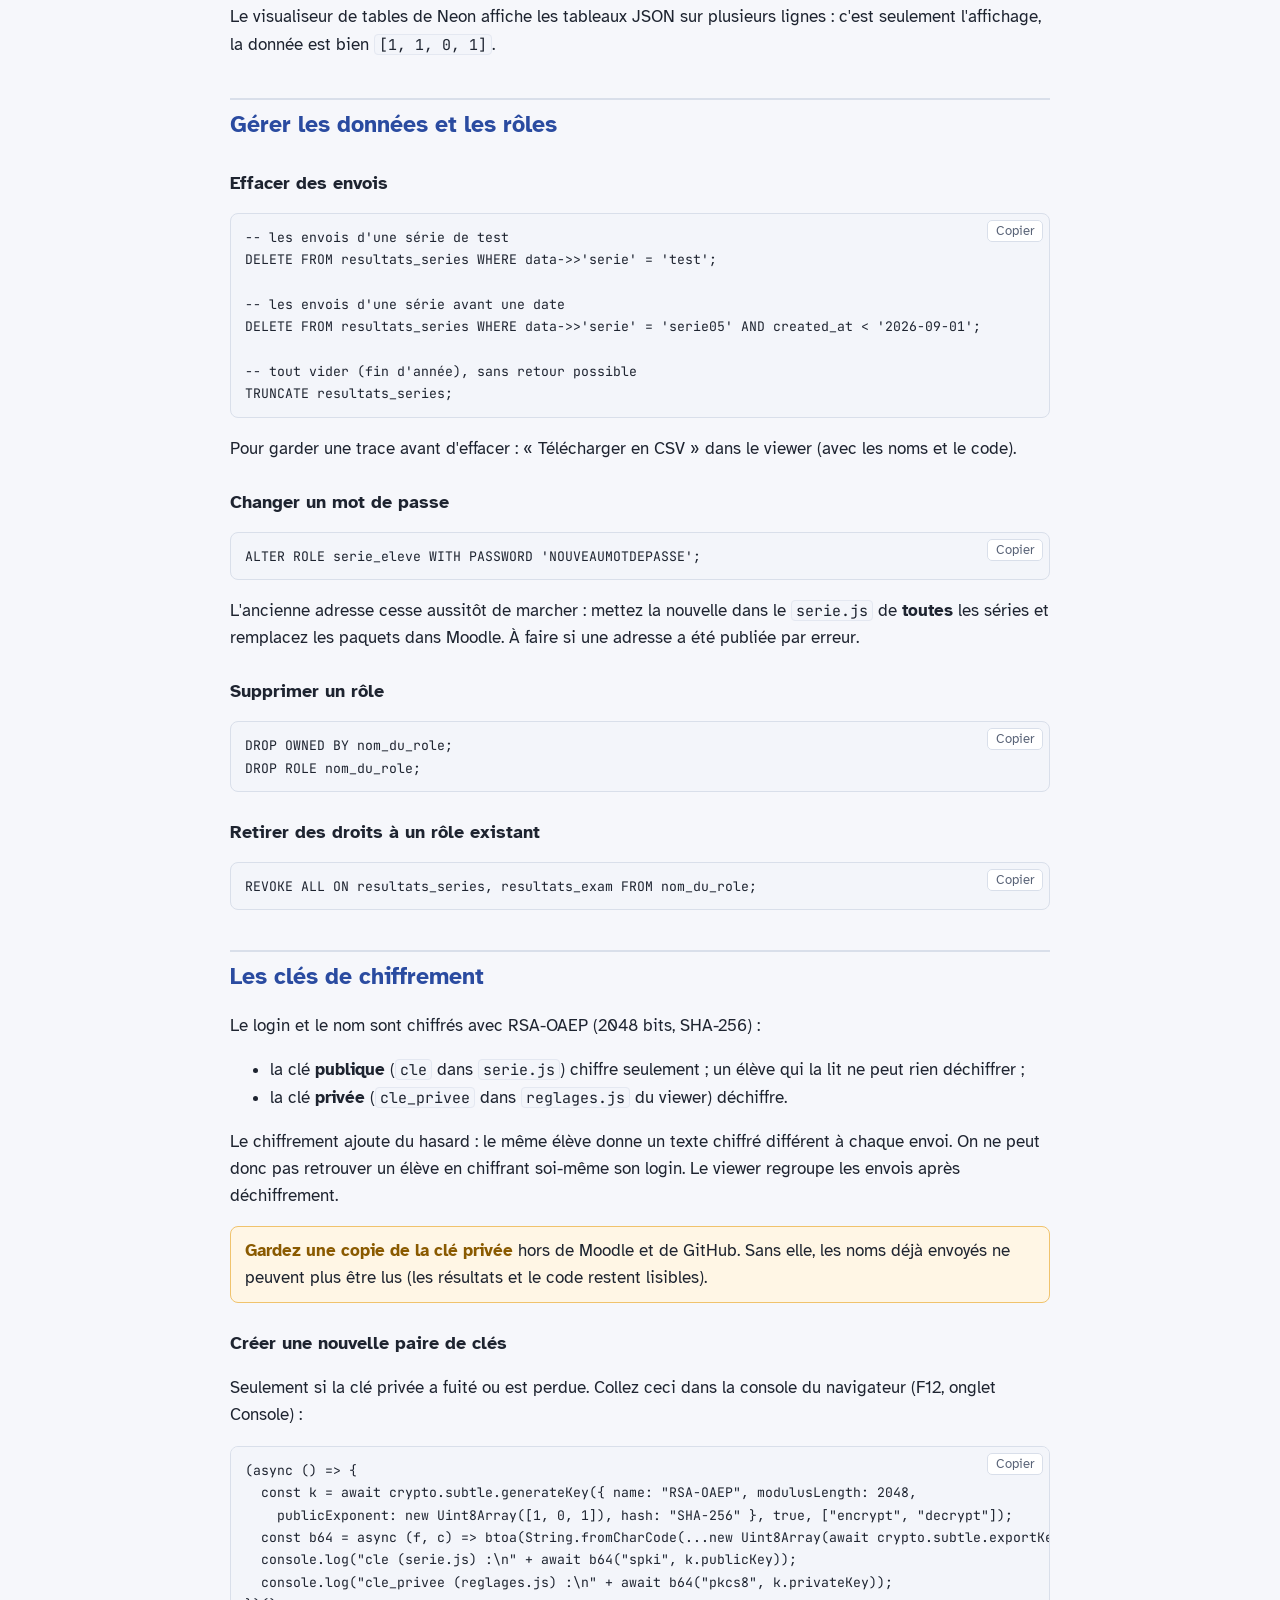
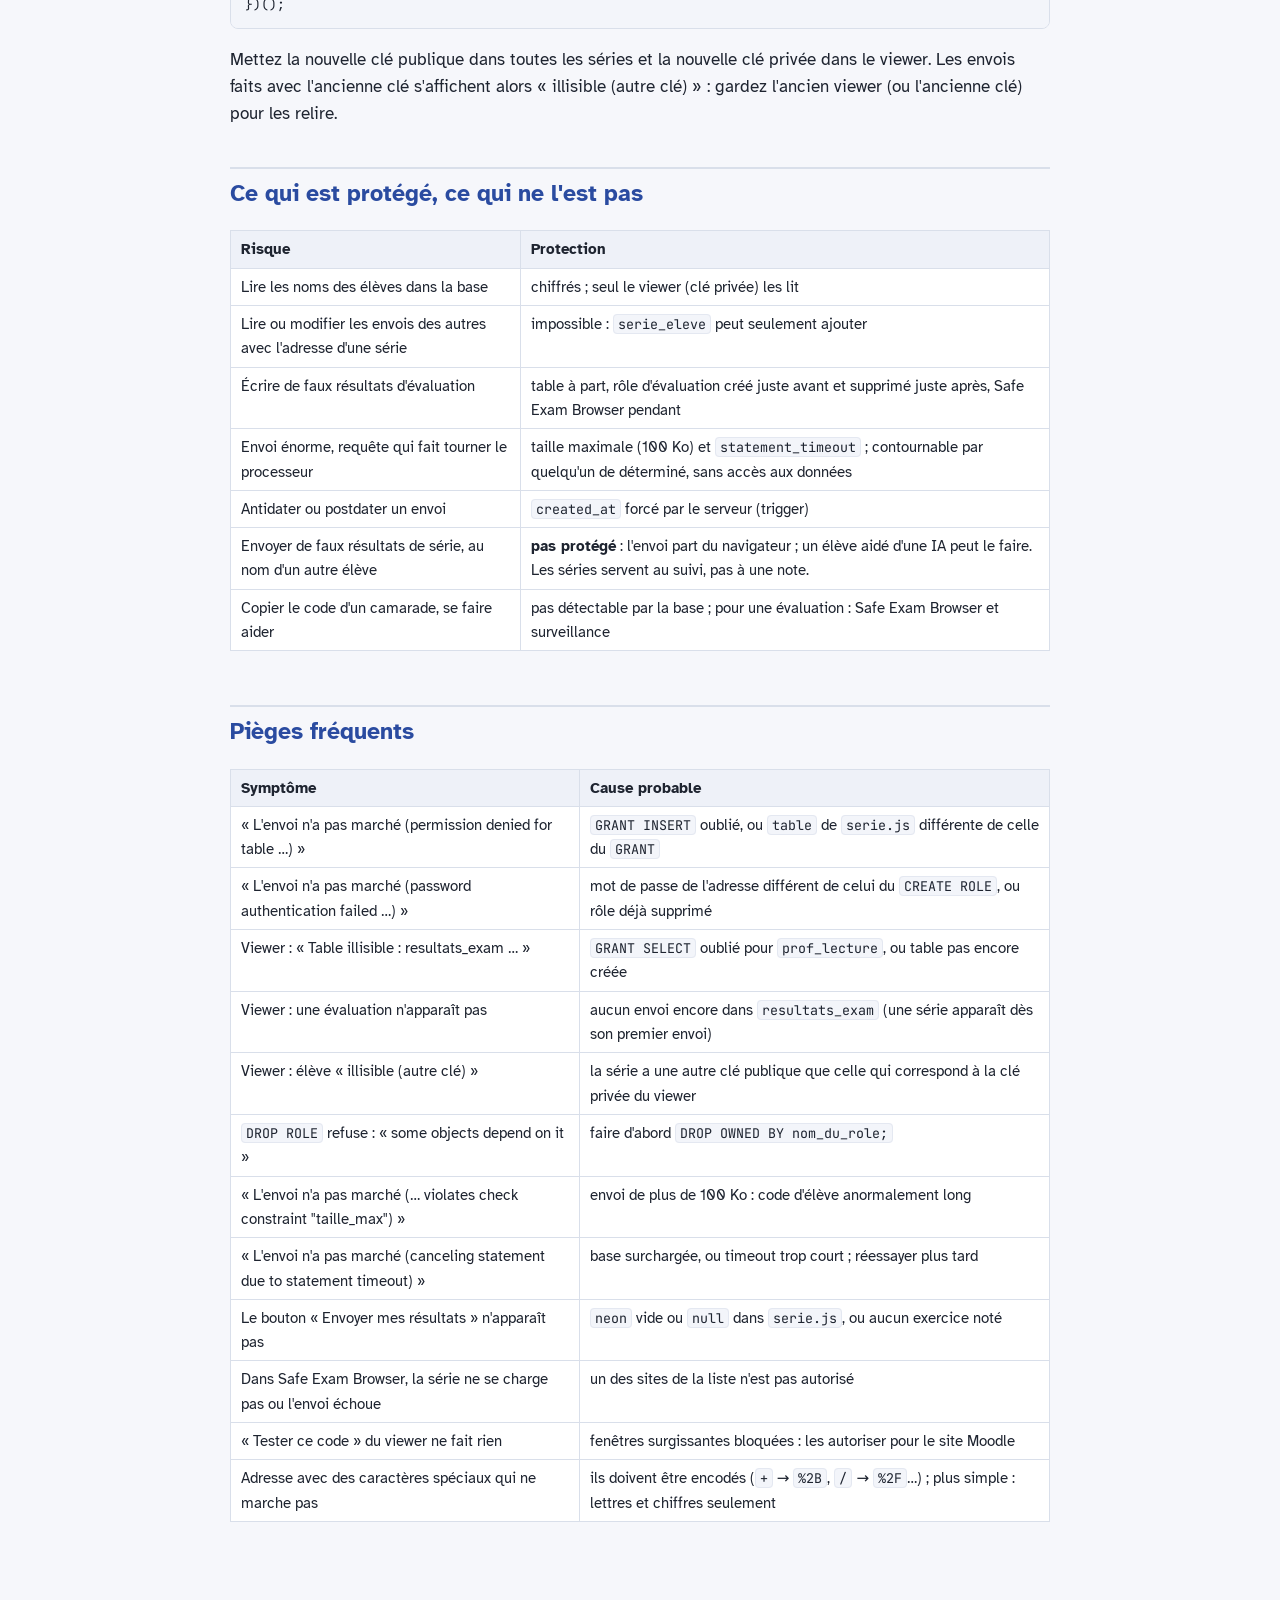
==== commit 48da0c1c: "Tutoriel Neon : statement_timeout et taille maximale des envois Co-Authored-By: Claude Opus 5.5 <nor" ====
--- a/tutoriels/neon.html
+++ b/tutoriels/neon.html
@@ -135,6 +135,16 @@
 
 CREATE ROLE prof_lecture WITH LOGIN PASSWORD 'MOTDEPASSE2';
 GRANT SELECT ON resultats_series, resultats_exam TO prof_lecture;</code></pre>
+<h3>3. Les limites : durée des requêtes et taille des envois</h3>
+<pre><code>-- requêtes coupées après 2 secondes (un envoi prend quelques millisecondes)
+ALTER ROLE serie_eleve SET statement_timeout = '2s';
+ALTER ROLE prof_lecture SET statement_timeout = '10s';
+
+-- taille maximale d'un envoi : 100 Ko (un envoi de série fait quelques Ko)
+ALTER TABLE resultats_series ADD CONSTRAINT taille_max CHECK (octet_length(data::text) &lt;= 100000);
+ALTER TABLE resultats_exam   ADD CONSTRAINT taille_max CHECK (octet_length(data::text) &lt;= 100000);</code></pre>
+<p>On ne peut pas interdire à un rôle les requêtes qui n'utilisent aucune table, comme <code>SELECT count(*) FROM generate_series(1, 1e9)</code>, qui font tourner le processeur pour rien : le timeout les coupe. Mais c'est seulement une valeur par défaut : quelqu'un qui se connecte avec un vrai client Postgres peut la changer (<code>SET statement_timeout = 0</code>). Il protège contre les erreurs et les tentatives naïves. Au pire, une surcharge consomme les heures de calcul de Neon et rend la base indisponible un moment, sans donner accès aux données.</p>
+<p>La taille maximale limite un envoi, pas le nombre d'envois : on peut encore ajouter beaucoup de petites lignes. Si ça arrive : effacer les lignes suspectes, puis changer le mot de passe de <code>serie_eleve</code>.</p>
 <ul>
 <li>Créez les rôles <strong>en SQL</strong>, pas avec le bouton « Roles » de la console Neon : les rôles créés par la console reçoivent beaucoup de droits (lire et modifier toutes les tables).</li>
 <li>Mots de passe : longs (30 caractères), <strong>seulement des lettres et des chiffres</strong>, pour ne pas avoir à les encoder dans l'adresse.</li>
@@ -142,7 +152,7 @@
 </ul>
 <p>Pour tirer un mot de passe au hasard, collez ceci dans la console du navigateur (F12, onglet Console) :</p>
 <pre><code>Array.from(crypto.getRandomValues(new Uint8Array(32)), b =&gt; "ABCDEFGHIJKLMNOPQRSTUVWXYZabcdefghijklmnopqrstuvwxyz0123456789"[b % 62]).join("")</code></pre>
-<h3>3. Les adresses dans les paquets</h3>
+<h3>4. Les adresses dans les paquets</h3>
 <ul>
 <li><code>serie.js</code> de chaque série : <code>neon: "postgresql://serie_eleve:MOTDEPASSE1@…"</code> et <code>table: "resultats_series"</code>.</li>
 <li><code>reglages.js</code> du viewer : <code>neon: "postgresql://prof_lecture:MOTDEPASSE2@…"</code>.</li>
@@ -153,7 +163,8 @@
 <p>Les évaluations ont leur propre table, <code>resultats_exam</code>, et un rôle créé juste avant et supprimé juste après. Ainsi, l'adresse des séries (lisible par un élève qui fouille un paquet) ne permet pas d'écrire de faux résultats d'évaluation.</p>
 <h3>Avant</h3>
 <pre><code>CREATE ROLE eval_nov WITH LOGIN PASSWORD 'NOUVEAUMOTDEPASSE';
-GRANT INSERT ON resultats_exam TO eval_nov;</code></pre>
+GRANT INSERT ON resultats_exam TO eval_nov;
+ALTER ROLE eval_nov SET statement_timeout = '2s';</code></pre>
 <p>Dans le <code>serie.js</code> du paquet d'évaluation :</p>
 <pre><code>neon: "postgresql://eval_nov:NOUVEAUMOTDEPASSE@ep-xxxx-pooler.c-3.eu-central-1.aws.neon.tech/neondb?sslmode=require&amp;channel_binding=require",
 table: "resultats_exam",
@@ -182,7 +193,11 @@
 <pre><code>SELECT grantee, table_name, privilege_type FROM information_schema.role_table_grants
 WHERE table_name IN ('resultats_series', 'resultats_exam') AND grantee &lt;&gt; current_user
 ORDER BY grantee, table_name;</code></pre>
-<p>Attendu : <code>serie_eleve</code> INSERT sur <code>resultats_series</code> ; <code>prof_lecture</code> SELECT sur les deux ; pendant une évaluation, <code>eval_…</code> INSERT sur <code>resultats_exam</code>. Rien d'autre.</p>
+<h3>Les limites</h3>
+<pre><code>SELECT rolname, rolconfig FROM pg_roles WHERE rolconfig IS NOT NULL;
+SELECT conrelid::regclass AS table_, conname FROM pg_constraint WHERE conname = 'taille_max';</code></pre>
+<p>Attendu : <code>statement_timeout</code> pour chaque rôle, et <code>taille_max</code> sur les deux tables.</p>
+<p>Droits attendus : <code>serie_eleve</code> INSERT sur <code>resultats_series</code> ; <code>prof_lecture</code> SELECT sur les deux ; pendant une évaluation, <code>eval_…</code> INSERT sur <code>resultats_exam</code>. Rien d'autre.</p>
 <h3>Les rôles existants</h3>
 <pre><code>SELECT rolname FROM pg_roles WHERE rolcanlogin ORDER BY 1;</code></pre>
 <p>Un ancien rôle d'évaluation encore présent : supprimez-le (voir <a href="#evaluation">Après</a>).</p>
@@ -250,6 +265,7 @@
 <tr><td>Lire les noms des élèves dans la base</td><td>chiffrés ; seul le viewer (clé privée) les lit</td></tr>
 <tr><td>Lire ou modifier les envois des autres avec l'adresse d'une série</td><td>impossible : <code>serie_eleve</code> peut seulement ajouter</td></tr>
 <tr><td>Écrire de faux résultats d'évaluation</td><td>table à part, rôle d'évaluation créé juste avant et supprimé juste après, Safe Exam Browser pendant</td></tr>
+<tr><td>Envoi énorme, requête qui fait tourner le processeur</td><td>taille maximale (100 Ko) et <code>statement_timeout</code> ; contournable par quelqu'un de déterminé, sans accès aux données</td></tr>
 <tr><td>Antidater ou postdater un envoi</td><td><code>created_at</code> forcé par le serveur (trigger)</td></tr>
 <tr><td>Envoyer de faux résultats de série, au nom d'un autre élève</td><td><strong>pas protégé</strong> : l'envoi part du navigateur ; un élève aidé d'une IA peut le faire. Les séries servent au suivi, pas à une note.</td></tr>
 <tr><td>Copier le code d'un camarade, se faire aider</td><td>pas détectable par la base ; pour une évaluation : Safe Exam Browser et surveillance</td></tr>
@@ -266,6 +282,8 @@
 <tr><td>Viewer : une évaluation n'apparaît pas</td><td>aucun envoi encore dans <code>resultats_exam</code> (une série apparaît dès son premier envoi)</td></tr>
 <tr><td>Viewer : élève « illisible (autre clé) »</td><td>la série a une autre clé publique que celle qui correspond à la clé privée du viewer</td></tr>
 <tr><td><code>DROP ROLE</code> refuse : « some objects depend on it »</td><td>faire d'abord <code>DROP OWNED BY nom_du_role;</code></td></tr>
+<tr><td>« L'envoi n'a pas marché (… violates check constraint "taille_max") »</td><td>envoi de plus de 100 Ko : code d'élève anormalement long</td></tr>
+<tr><td>« L'envoi n'a pas marché (canceling statement due to statement timeout) »</td><td>base surchargée, ou timeout trop court ; réessayer plus tard</td></tr>
 <tr><td>Le bouton « Envoyer mes résultats » n'apparaît pas</td><td><code>neon</code> vide ou <code>null</code> dans <code>serie.js</code>, ou aucun exercice noté</td></tr>
 <tr><td>Dans Safe Exam Browser, la série ne se charge pas ou l'envoi échoue</td><td>un des sites de la liste n'est pas autorisé</td></tr>
 <tr><td>« Tester ce code » du viewer ne fait rien</td><td>fenêtres surgissantes bloquées : les autoriser pour le site Moodle</td></tr>
